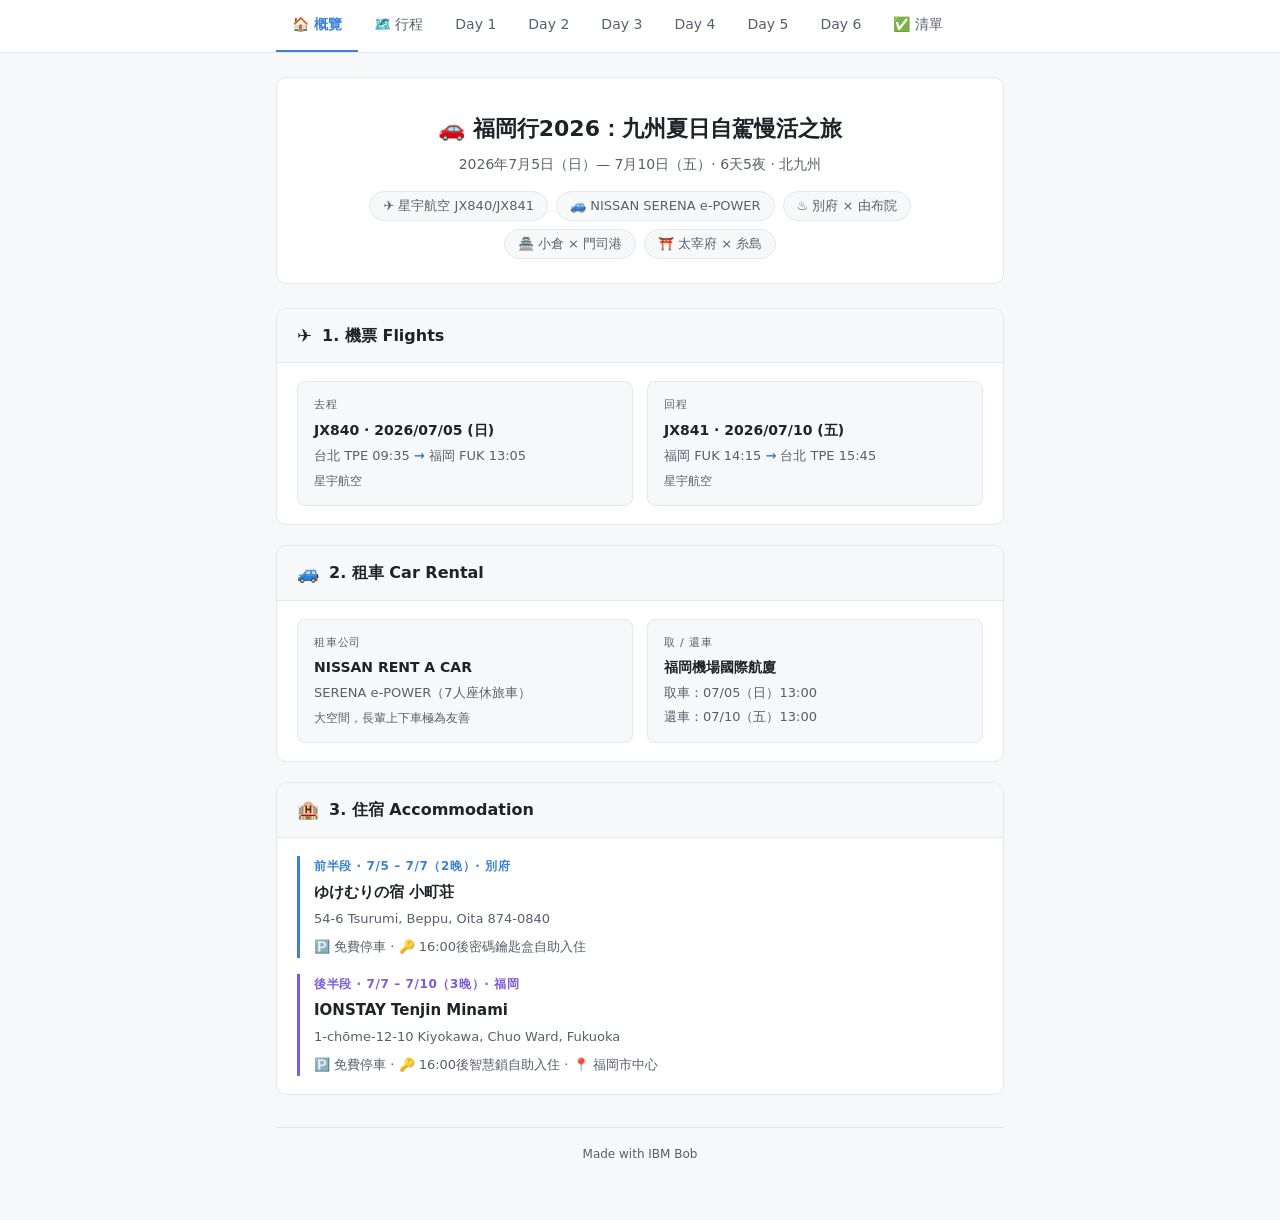
==== index.html @ e38c1f19 "update Fukuoka trip plan" ====
<!DOCTYPE html>
<html lang="zh-TW">
<head>
  <meta charset="UTF-8" />
  <meta name="viewport" content="width=device-width, initial-scale=1.0" />
  <title>福岡行2026：九州夏日自駕慢活之旅</title>
  <link rel="stylesheet" href="css/style.css" />
</head>
<body>

<nav class="site-nav">
  <div class="nav-inner">
    <a href="index.html" class="active">🏠 概覽</a>
    <a href="itinerary.html">🗺️ 行程</a>
    <a href="day1.html">Day 1</a>
    <a href="day2.html">Day 2</a>
    <a href="day3.html">Day 3</a>
    <a href="day4.html">Day 4</a>
    <a href="day5.html">Day 5</a>
    <a href="day6.html">Day 6</a>
    <a href="checklist.html">✅ 清單</a>
  </div>
</nav>

<div class="container">

  <!-- Hero -->
  <div class="hero">
    <h1>🚗 福岡行2026：九州夏日自駕慢活之旅</h1>
    <p class="subtitle">2026年7月5日（日）— 7月10日（五）· 6天5夜 · 北九州</p>
    <div class="badge-row">
      <span class="badge">✈️ 星宇航空 JX840/JX841</span>
      <span class="badge">🚙 NISSAN SERENA e-POWER</span>
      <span class="badge">♨️ 別府 × 由布院</span>
      <span class="badge">🏯 小倉 × 門司港</span>
      <span class="badge">⛩️ 太宰府 × 糸島</span>
    </div>
  </div>

  <!-- 機票 -->
  <div class="section-card">
    <div class="section-header"><span class="icon">✈️</span><h2>1. 機票 Flights</h2></div>
    <div class="section-body">
      <div class="info-grid">
        <div class="info-card">
          <div class="label">去程</div>
          <div class="value">JX840 · 2026/07/05 (日)</div>
          <div class="detail">台北 TPE 09:35 <span class="arrow">→</span> 福岡 FUK 13:05</div>
          <div class="meta">星宇航空</div>
        </div>
        <div class="info-card">
          <div class="label">回程</div>
          <div class="value">JX841 · 2026/07/10 (五)</div>
          <div class="detail">福岡 FUK 14:15 <span class="arrow">→</span> 台北 TPE 15:45</div>
          <div class="meta">星宇航空</div>
        </div>
      </div>
    </div>
  </div>

  <!-- 租車 -->
  <div class="section-card">
    <div class="section-header"><span class="icon">🚙</span><h2>2. 租車 Car Rental</h2></div>
    <div class="section-body">
      <div class="info-grid">
        <div class="info-card">
          <div class="label">租車公司</div>
          <div class="value">NISSAN RENT A CAR</div>
          <div class="detail">SERENA e-POWER（7人座休旅車）</div>
          <div class="meta">大空間，長輩上下車極為友善</div>
        </div>
        <div class="info-card">
          <div class="label">取 / 還車</div>
          <div class="value">福岡機場國際航廈</div>
          <div class="detail">取車：07/05（日）13:00</div>
          <div class="detail">還車：07/10（五）13:00</div>
        </div>
      </div>
    </div>
  </div>

  <!-- 住宿 -->
  <div class="section-card">
    <div class="section-header"><span class="icon">🏨</span><h2>3. 住宿 Accommodation</h2></div>
    <div class="section-body">
      <div class="accom-block">
        <div class="period">前半段 · 7/5 – 7/7（2晚）· 別府</div>
        <div class="name">ゆけむりの宿 小町荘</div>
        <div class="addr">54-6 Tsurumi, Beppu, Oita 874-0840</div>
        <div class="note">🅿️ 免費停車 · 🔑 16:00後密碼鑰匙盒自助入住</div>
      </div>
      <div class="accom-block second">
        <div class="period">後半段 · 7/7 – 7/10（3晚）· 福岡</div>
        <div class="name">IONSTAY Tenjin Minami</div>
        <div class="addr">1-chōme-12-10 Kiyokawa, Chuo Ward, Fukuoka</div>
        <div class="note">🅿️ 免費停車 · 🔑 16:00後智慧鎖自助入住 · 📍 福岡市中心</div>
      </div>
    </div>
  </div>

  <footer>Made with IBM Bob</footer>
</div>
</body>
</html>
---- css/style.css ----
/* ── Reset & Base ── */
*, *::before, *::after { box-sizing: border-box; margin: 0; padding: 0; }

body {
  font-family: -apple-system, "Segoe UI", system-ui, sans-serif;
  font-size: 15px;
  line-height: 1.7;
  color: #1f2328;
  background: #f7f8fa;
  padding: 0 0 56px;
}

.container {
  max-width: 760px;
  margin: 0 auto;
  padding: 24px 16px 0;
}

/* ── Nav ── */
.site-nav {
  background: #fff;
  border-bottom: 1px solid #e5e7eb;
  position: sticky;
  top: 0;
  z-index: 100;
}
.site-nav .nav-inner {
  max-width: 760px;
  margin: 0 auto;
  padding: 0 16px;
  display: flex;
  align-items: center;
  gap: 0;
  overflow-x: auto;
  scrollbar-width: none;
}
.site-nav .nav-inner::-webkit-scrollbar { display: none; }
.site-nav a {
  display: inline-flex;
  align-items: center;
  gap: 6px;
  padding: 13px 16px;
  font-size: 14px;
  font-weight: 500;
  color: #57606a;
  text-decoration: none;
  border-bottom: 2px solid transparent;
  white-space: nowrap;
  transition: color 0.15s, border-color 0.15s;
}
.site-nav a:hover { color: #1f2328; }
.site-nav a.active {
  color: #3b82d4;
  border-bottom-color: #3b82d4;
  font-weight: 700;
}

/* ── Page Header ── */
.page-header {
  padding: 24px 0 18px;
  border-bottom: 1px solid #e5e7eb;
  margin-bottom: 24px;
}
.page-header h1 {
  font-size: 20px;
  font-weight: 700;
  color: #1f2328;
  margin-bottom: 2px;
}
.page-header .page-subtitle { font-size: 14px; color: #57606a; }

/* ── Hero ── */
.hero {
  background: #fff;
  border: 1px solid #e5e7eb;
  border-radius: 10px;
  padding: 32px 28px 24px;
  margin-bottom: 24px;
  text-align: center;
}
.hero h1 {
  font-size: 22px;
  font-weight: 700;
  color: #1f2328;
  margin-bottom: 6px;
}
.hero .subtitle {
  color: #57606a;
  font-size: 14px;
  margin-bottom: 14px;
}
.badge-row {
  display: flex;
  flex-wrap: wrap;
  justify-content: center;
  gap: 8px;
}
.badge {
  background: #f7f8fa;
  border: 1px solid #e5e7eb;
  border-radius: 20px;
  padding: 3px 13px;
  font-size: 13px;
  color: #57606a;
}

/* ── Section Card ── */
.section-card {
  background: #fff;
  border: 1px solid #e5e7eb;
  border-radius: 10px;
  margin-bottom: 20px;
  overflow: hidden;
}
.section-header {
  display: flex;
  align-items: center;
  gap: 10px;
  padding: 13px 20px;
  background: #f7f8fa;
  border-bottom: 1px solid #e5e7eb;
}
.section-header .icon { font-size: 18px; line-height: 1; }
.section-header h2 { font-size: 16px; font-weight: 700; color: #1f2328; }
.section-body { padding: 18px 20px; }

/* ── Info Grid ── */
.info-grid {
  display: grid;
  grid-template-columns: 1fr 1fr;
  gap: 14px;
}
@media (max-width: 520px) { .info-grid { grid-template-columns: 1fr; } }

.info-card {
  background: #f7f8fa;
  border: 1px solid #e5e7eb;
  border-radius: 8px;
  padding: 14px 16px;
}
.info-card .label {
  font-size: 11px;
  text-transform: uppercase;
  letter-spacing: 0.8px;
  color: #57606a;
  margin-bottom: 4px;
}
.info-card .value { font-size: 14px; font-weight: 600; color: #1f2328; }
.info-card .detail { font-size: 13px; color: #57606a; margin-top: 2px; }
.info-card .meta { font-size: 12px; color: #57606a; margin-top: 4px; }
.arrow { color: #3b82d4; font-weight: 700; }

/* ── Accommodation ── */
.accom-block {
  border-left: 3px solid #3b82d4;
  padding-left: 14px;
  margin-bottom: 16px;
}
.accom-block:last-child { margin-bottom: 0; }
.accom-block .period {
  font-size: 12px;
  font-weight: 700;
  color: #3b82d4;
  text-transform: uppercase;
  letter-spacing: 0.6px;
  margin-bottom: 4px;
}
.accom-block.second { border-left-color: #7c5cd8; }
.accom-block.second .period { color: #7c5cd8; }
.accom-block .name { font-size: 15px; font-weight: 700; color: #1f2328; }
.accom-block .addr { font-size: 13px; color: #57606a; margin-top: 2px; }
.accom-block .note { font-size: 13px; color: #57606a; margin-top: 6px; }

/* ── Summary Box ── */
.summary-box {
  background: #f0f6ff;
  border: 1px solid #c5d9f8;
  border-radius: 8px;
  padding: 14px 16px;
  font-size: 14px;
  color: #1f2328;
  line-height: 1.8;
  margin-bottom: 20px;
}
.summary-box strong { color: #3b82d4; }
.principle-list {
  display: flex;
  flex-wrap: wrap;
  gap: 8px;
  margin-top: 10px;
}
.principle-tag {
  background: #eef2ff;
  border: 1px solid #c7d2fe;
  border-radius: 6px;
  font-size: 13px;
  padding: 4px 12px;
  color: #3730a3;
  font-weight: 600;
}

/* ── Itinerary Overview Grid ── */
.itinerary-grid {
  display: grid;
  grid-template-columns: 1fr 1fr;
  gap: 14px;
}
@media (max-width: 520px) { .itinerary-grid { grid-template-columns: 1fr; } }

.itinerary-overview-card {
  background: #fff;
  border: 1px solid #e5e7eb;
  border-radius: 10px;
  overflow: hidden;
  text-decoration: none;
  display: block;
  transition: border-color 0.15s;
}
.itinerary-overview-card:hover { border-color: #3b82d4; }
.itinerary-overview-card .ioc-header {
  display: flex;
  align-items: center;
  gap: 10px;
  padding: 11px 16px;
  background: #f7f8fa;
  border-bottom: 1px solid #e5e7eb;
}
.itinerary-overview-card .ioc-badge {
  background: #3b82d4;
  color: #fff;
  font-size: 11px;
  font-weight: 700;
  padding: 2px 9px;
  border-radius: 10px;
  white-space: nowrap;
  flex-shrink: 0;
}
.itinerary-overview-card .ioc-title {
  font-size: 13px;
  font-weight: 600;
  color: #1f2328;
  line-height: 1.4;
}
.itinerary-overview-card .ioc-body {
  padding: 10px 16px 12px;
}
.itinerary-overview-card .ioc-spots {
  font-size: 12px;
  color: #57606a;
  list-style: none;
  padding: 0;
  line-height: 1.8;
}
.itinerary-overview-card .ioc-spots li::before {
  content: '· ';
  color: #3b82d4;
}
.itinerary-overview-card .ioc-link {
  display: inline-block;
  margin-top: 8px;
  font-size: 12px;
  color: #3b82d4;
  font-weight: 600;
}

/* ── Day Page ── */
.day-nav {
  display: flex;
  align-items: center;
  justify-content: space-between;
  gap: 8px;
  margin-bottom: 24px;
  flex-wrap: wrap;
}
.day-nav-btn {
  display: inline-flex;
  align-items: center;
  gap: 6px;
  padding: 7px 14px;
  background: #fff;
  border: 1px solid #e5e7eb;
  border-radius: 8px;
  font-size: 13px;
  font-weight: 600;
  color: #1f2328;
  text-decoration: none;
  cursor: pointer;
}
.day-nav-btn:hover { border-color: #3b82d4; color: #3b82d4; }
.day-nav-btn.disabled { opacity: 0.35; pointer-events: none; }
.day-nav-center {
  font-size: 13px;
  color: #57606a;
  text-align: center;
  flex: 1;
}

/* ── Day Detail Card ── */
.day-card {
  background: #fff;
  border: 1px solid #e5e7eb;
  border-radius: 10px;
  margin-bottom: 14px;
  overflow: hidden;
}
.day-header {
  display: flex;
  align-items: center;
  gap: 12px;
  padding: 12px 18px;
  background: #f7f8fa;
  border-bottom: 1px solid #e5e7eb;
}
.day-badge {
  background: #3b82d4;
  color: #fff;
  font-size: 12px;
  font-weight: 700;
  padding: 3px 10px;
  border-radius: 12px;
  white-space: nowrap;
  flex-shrink: 0;
}
.day-title { font-size: 15px; font-weight: 700; color: #1f2328; flex: 1; }
.day-body { padding: 16px 18px; }

/* ── Block Label ── */
.block-label {
  font-size: 11px;
  font-weight: 700;
  text-transform: uppercase;
  letter-spacing: 0.8px;
  color: #57606a;
  margin-bottom: 8px;
  margin-top: 14px;
  display: flex;
  align-items: center;
  gap: 6px;
}
.block-label:first-child { margin-top: 0; }
.block-label::after { content: ''; flex: 1; height: 1px; background: #e5e7eb; }

/* ── Spot List ── */
ul.spot-list { list-style: none; padding: 0; }
ul.spot-list li {
  padding: 7px 0 7px 20px;
  position: relative;
  font-size: 14px;
  color: #1f2328;
  border-bottom: 1px dashed #e5e7eb;
}
ul.spot-list li:last-child { border-bottom: none; }
ul.spot-list li::before {
  content: '▸';
  position: absolute;
  left: 0;
  color: #3b82d4;
  font-size: 11px;
  top: 10px;
}
ul.spot-list li .spot-name { font-weight: 600; }
ul.spot-list li .spot-note {
  color: #57606a;
  font-size: 13px;
  display: block;
  margin-top: 1px;
}

/* ── Food Tags ── */
.food-row { display: flex; flex-wrap: wrap; gap: 6px; margin-top: 4px; }
.food-tag {
  background: #fef9ec;
  border: 1px solid #f0d888;
  border-radius: 6px;
  font-size: 13px;
  padding: 3px 10px;
  color: #7c5c00;
}

/* ── Footer ── */
footer {
  text-align: center;
  font-size: 12px;
  color: #57606a;
  border-top: 1px solid #e5e7eb;
  padding-top: 16px;
  margin-top: 32px;
  font-weight: 300;
}
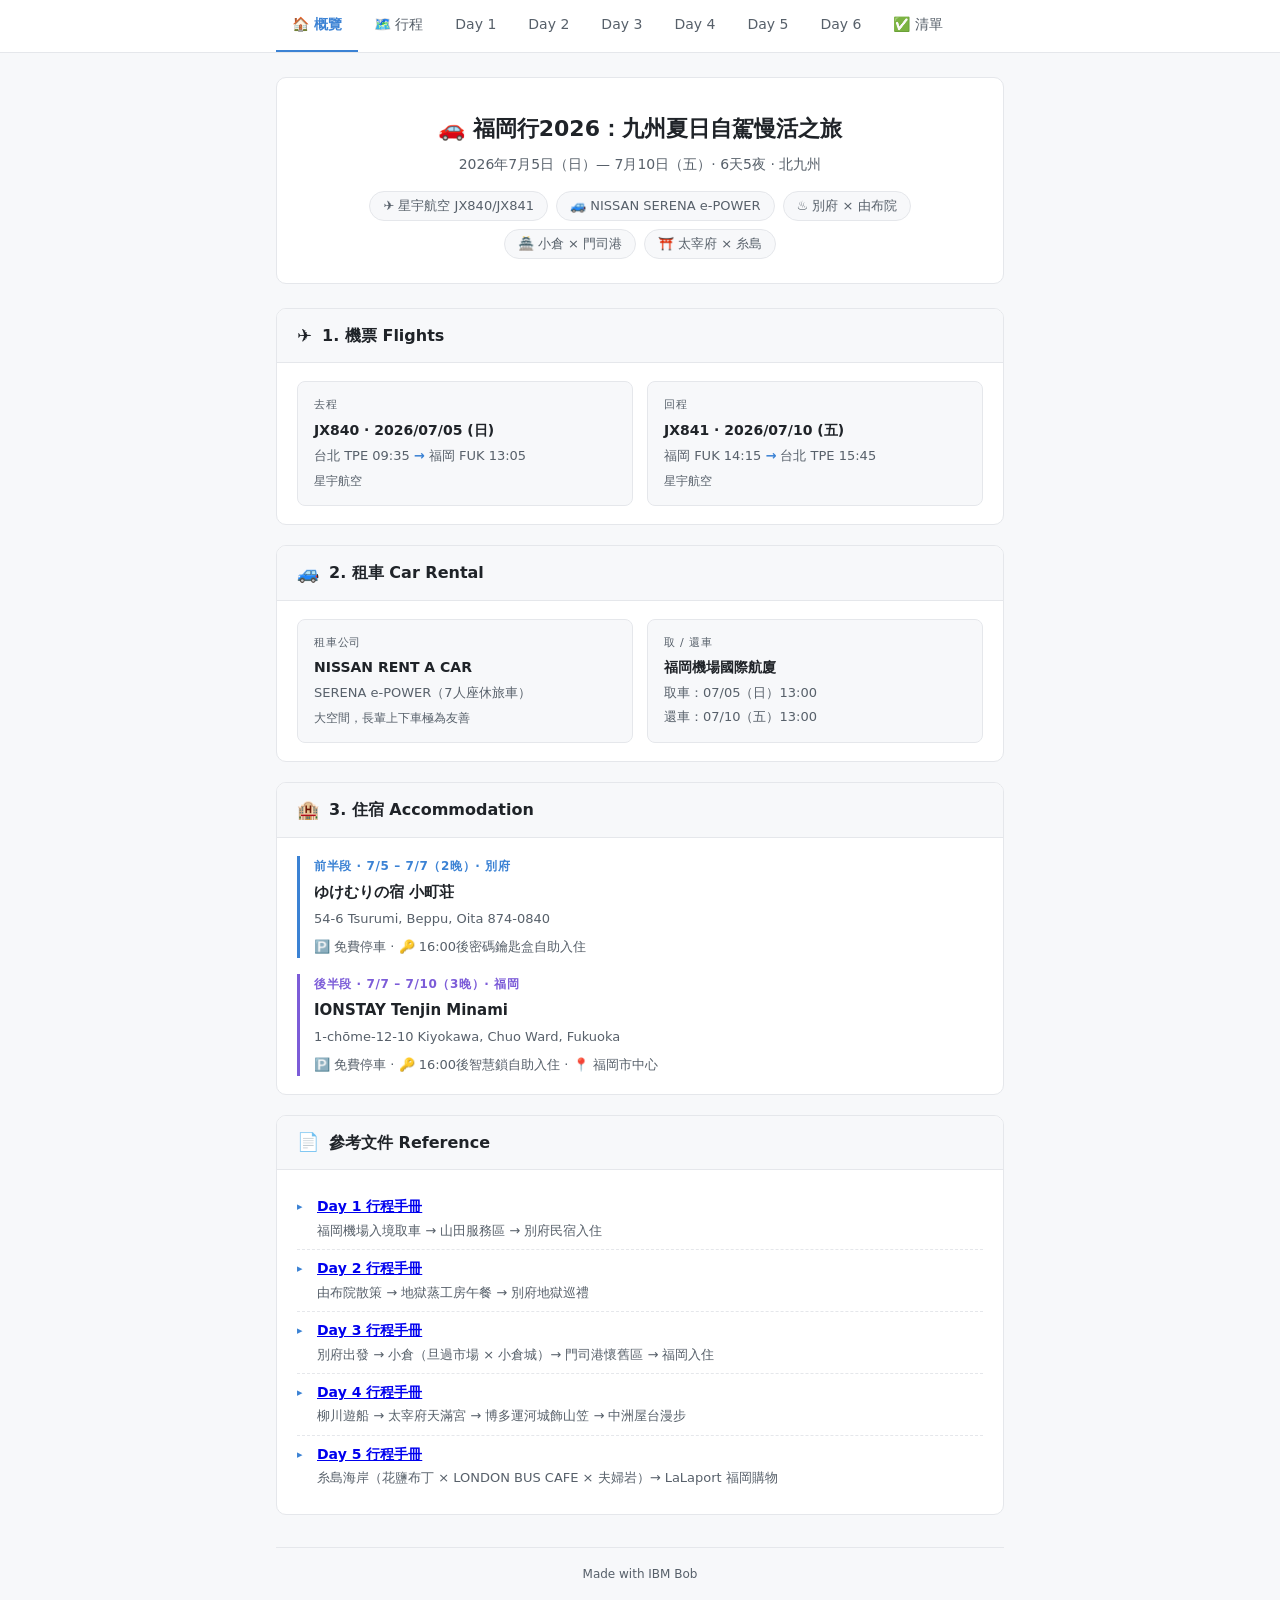
==== commit 1ea38e44: "update Fukuoka trip website" ====
--- a/index.html
+++ b/index.html
@@ -98,6 +98,35 @@
     </div>
   </div>
 
+  <!-- 參考文件 -->
+  <div class="section-card">
+    <div class="section-header"><span class="icon">📄</span><h2>參考文件 Reference</h2></div>
+    <div class="section-body">
+      <ul class="spot-list">
+        <li>
+          <span class="spot-name"><a href="md/day1.md">Day 1 行程手冊</a></span>
+          <span class="spot-note">福岡機場入境取車 → 山田服務區 → 別府民宿入住</span>
+        </li>
+        <li>
+          <span class="spot-name"><a href="md/day2.md">Day 2 行程手冊</a></span>
+          <span class="spot-note">由布院散策 → 地獄蒸工房午餐 → 別府地獄巡禮</span>
+        </li>
+        <li>
+          <span class="spot-name"><a href="md/day3.md">Day 3 行程手冊</a></span>
+          <span class="spot-note">別府出發 → 小倉（旦過市場 × 小倉城）→ 門司港懷舊區 → 福岡入住</span>
+        </li>
+        <li>
+          <span class="spot-name"><a href="md/day4.md">Day 4 行程手冊</a></span>
+          <span class="spot-note">柳川遊船 → 太宰府天滿宮 → 博多運河城飾山笠 → 中洲屋台漫步</span>
+        </li>
+        <li>
+          <span class="spot-name"><a href="md/day5.md">Day 5 行程手冊</a></span>
+          <span class="spot-note">糸島海岸（花鹽布丁 × LONDON BUS CAFE × 夫婦岩）→ LaLaport 福岡購物</span>
+        </li>
+      </ul>
+    </div>
+  </div>
+
   <footer>Made with IBM Bob</footer>
 </div>
 </body>
--- a/css/style.css
+++ b/css/style.css
@@ -367,7 +367,8 @@
 }
 
 /* ── Food Tags ── */
-.food-row { display: flex; flex-wrap: wrap; gap: 6px; margin-top: 4px; }
+.food-section-label { font-size: 12px; font-weight: 600; color: #57606a; margin: 10px 0 4px; text-transform: uppercase; letter-spacing: 0.04em; }
+.food-row { display: flex; flex-wrap: wrap; gap: 6px; margin-top: 4px; margin-bottom: 6px; }
 .food-tag {
   background: #fef9ec;
   border: 1px solid #f0d888;
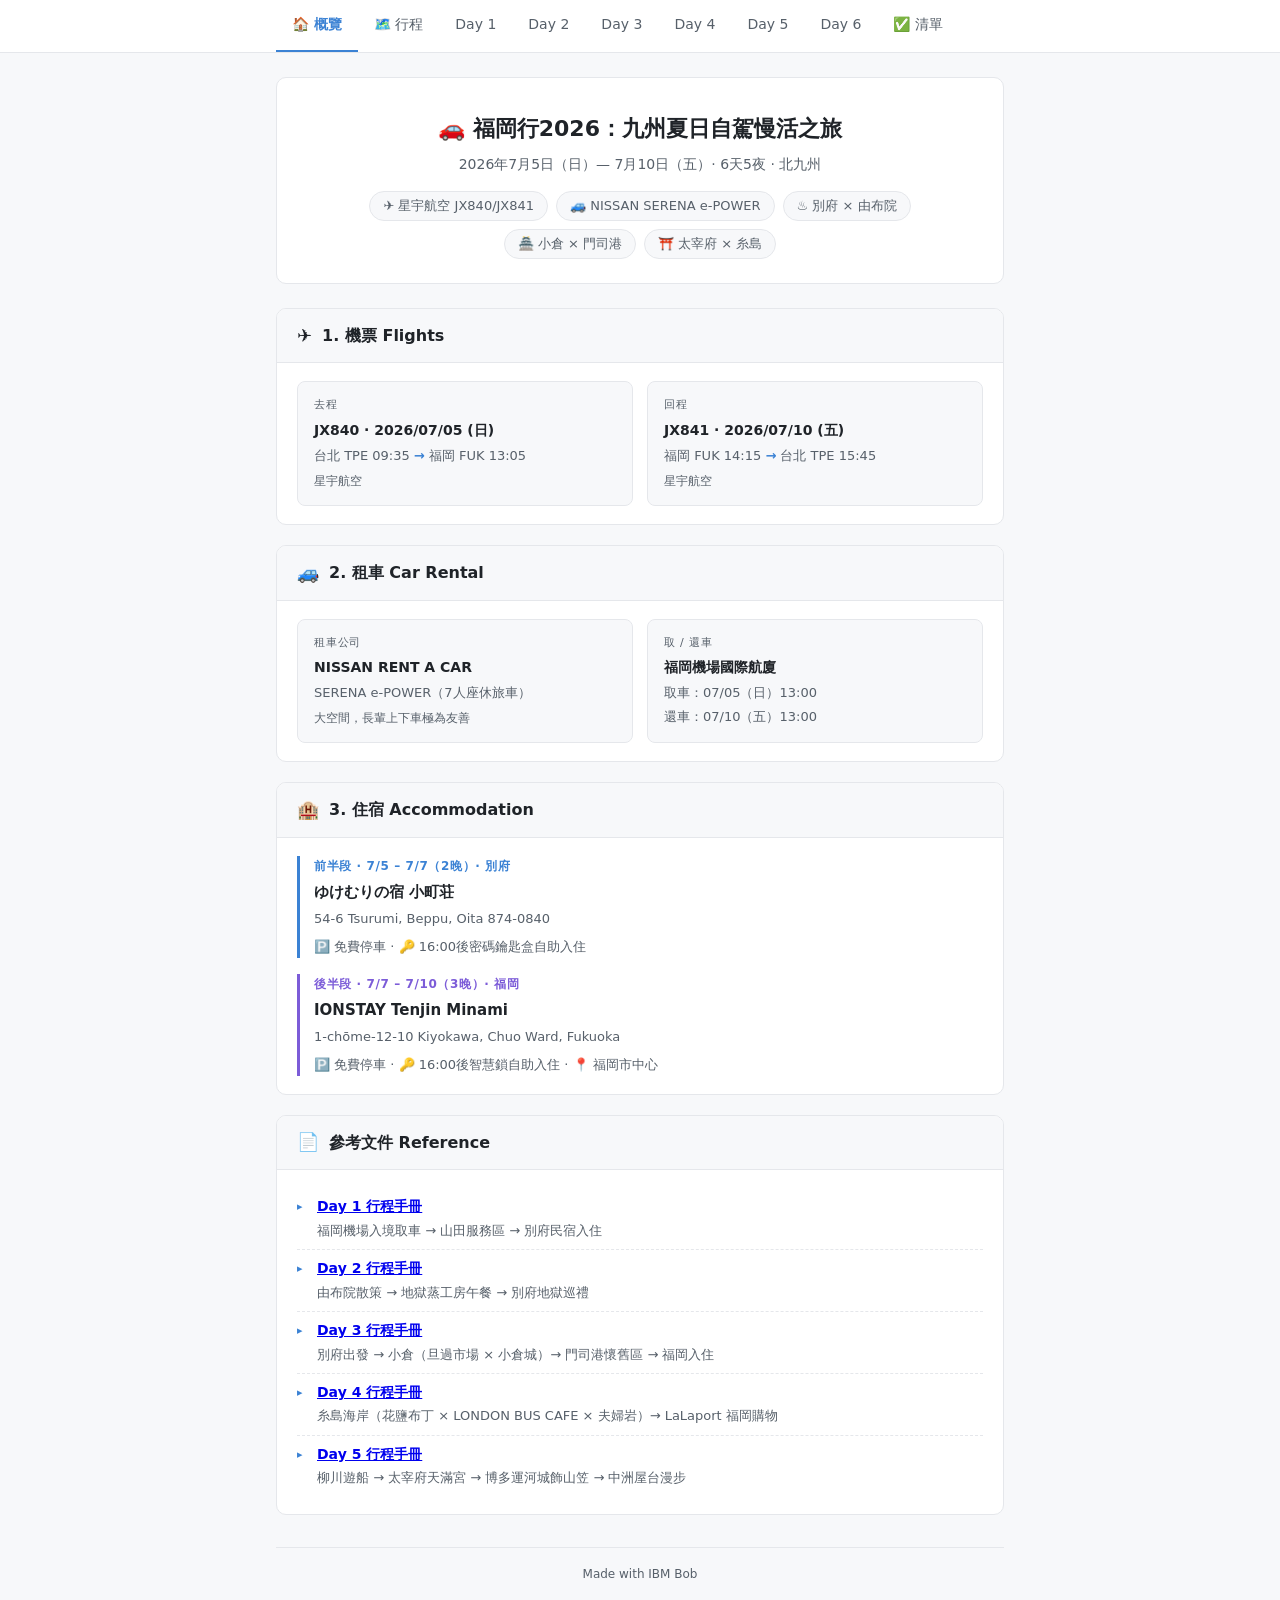
==== commit c82bb056: "update Fukuoka trip website" ====
--- a/index.html
+++ b/index.html
@@ -117,12 +117,12 @@
         </li>
         <li>
           <span class="spot-name"><a href="md/day4.md">Day 4 行程手冊</a></span>
-          <span class="spot-note">柳川遊船 → 太宰府天滿宮 → 博多運河城飾山笠 → 中洲屋台漫步</span>
+          <span class="spot-note">糸島海岸（花鹽布丁 × LONDON BUS CAFE × 夫婦岩）→ LaLaport 福岡購物</span>
         </li>
         <li>
           <span class="spot-name"><a href="md/day5.md">Day 5 行程手冊</a></span>
-          <span class="spot-note">糸島海岸（花鹽布丁 × LONDON BUS CAFE × 夫婦岩）→ LaLaport 福岡購物</span>
-        </li>
+          <span class="spot-note">柳川遊船 → 太宰府天滿宮 → 博多運河城飾山笠 → 中洲屋台漫步</span>
+        </li>        
       </ul>
     </div>
   </div>
--- a/css/style.css
+++ b/css/style.css
@@ -339,6 +339,13 @@
 }
 .block-label:first-child { margin-top: 0; }
 .block-label::after { content: ''; flex: 1; height: 1px; background: #e5e7eb; }
+.block-content {
+  font-size: 14px;
+  margin-bottom: 8px;
+  padding: 0 2px;
+}
+
+
 
 /* ── Spot List ── */
 ul.spot-list { list-style: none; padding: 0; }
